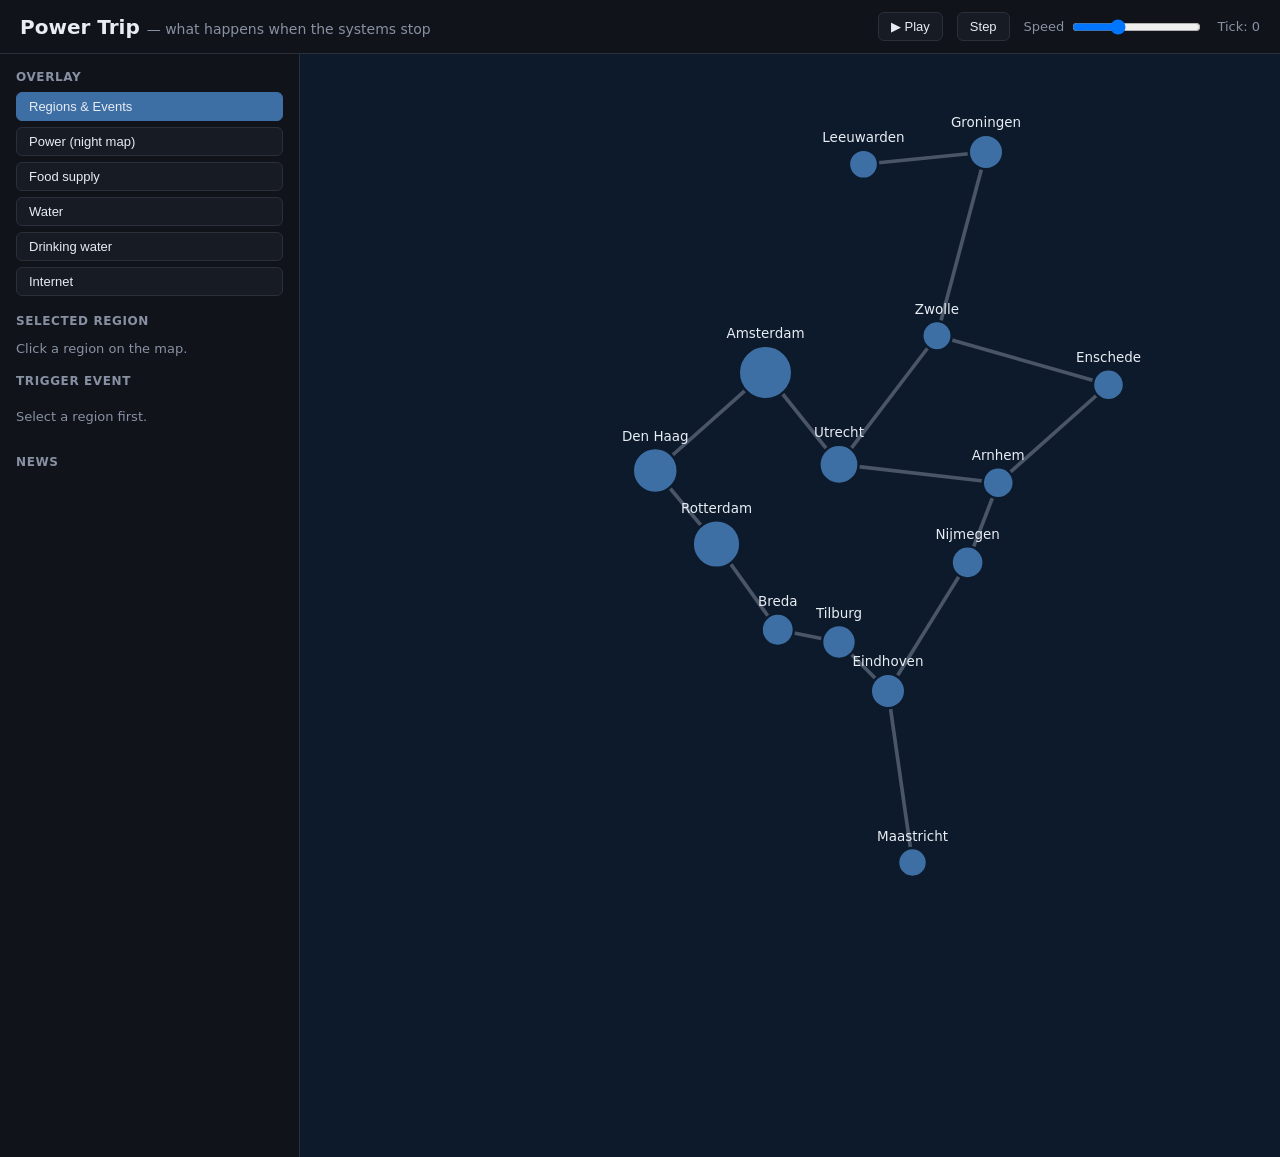
==== index.html @ 08bb4f80 "Power Trip v1: basic tile-based cascade simulation Interactive web app simulating cascading infrastr" ====
<!DOCTYPE html>
<html lang="en">
<head>
<meta charset="UTF-8">
<title>Power Trip</title>
<link rel="stylesheet" href="style.css">
</head>
<body>
  <header>
    <h1>Power Trip <span class="sub">— what happens when the systems stop</span></h1>
    <div class="controls">
      <button id="playBtn">▶ Play</button>
      <button id="tickBtn">Step</button>
      <label>Speed
        <input type="range" id="speed" min="200" max="2000" value="800" step="100">
      </label>
      <div class="tick-counter">Tick: <span id="tickCount">0</span></div>
    </div>
  </header>

  <div class="layout">
    <aside class="overlay-panel">
      <h3>Overlay</h3>
      <div class="overlay-buttons">
        <button data-overlay="events" class="active">Regions &amp; Events</button>
        <button data-overlay="power">Power (night map)</button>
        <button data-overlay="food">Food supply</button>
        <button data-overlay="water">Water</button>
        <button data-overlay="drinkingwater">Drinking water</button>
        <button data-overlay="internet">Internet</button>
      </div>

      <h3>Selected region</h3>
      <div id="regionInfo" class="region-info">
        <p class="muted">Click a region on the map.</p>
      </div>

      <h3>Trigger event</h3>
      <div id="eventButtons" class="event-buttons">
        <p class="muted">Select a region first.</p>
      </div>

      <h3>News</h3>
      <div id="newsTicker" class="news-ticker"></div>
    </aside>

    <main class="map-wrap">
      <svg id="map" viewBox="0 0 800 900" preserveAspectRatio="xMidYMid meet"></svg>
    </main>
  </div>

  <script src="data.js"></script>
  <script src="sim.js"></script>
  <script src="app.js"></script>
</body>
</html>
---- style.css ----
:root {
  --bg: #10131a;
  --panel: #171b24;
  --border: #2a2f3a;
  --text: #e8ecf3;
  --muted: #8891a3;
  --accent: #3d6fa5;
}

* { box-sizing: border-box; }

body {
  margin: 0;
  background: var(--bg);
  color: var(--text);
  font-family: system-ui, -apple-system, "Segoe UI", sans-serif;
}

header {
  display: flex;
  align-items: center;
  justify-content: space-between;
  padding: 12px 20px;
  border-bottom: 1px solid var(--border);
  flex-wrap: wrap;
  gap: 12px;
}

h1 { font-size: 20px; margin: 0; }
h1 .sub { color: var(--muted); font-weight: 400; font-size: 14px; }

.controls { display: flex; align-items: center; gap: 14px; }
.controls label { font-size: 13px; color: var(--muted); display: flex; align-items: center; gap: 6px; }

button {
  background: var(--panel);
  color: var(--text);
  border: 1px solid var(--border);
  border-radius: 6px;
  padding: 6px 12px;
  cursor: pointer;
  font-size: 13px;
}
button:hover { border-color: var(--accent); }
button.active { background: var(--accent); border-color: var(--accent); }

.tick-counter { font-size: 13px; color: var(--muted); }

.layout {
  display: grid;
  grid-template-columns: 300px 1fr;
  height: calc(100vh - 60px);
}

.overlay-panel {
  border-right: 1px solid var(--border);
  padding: 16px;
  overflow-y: auto;
}

.overlay-panel h3 {
  font-size: 12px;
  text-transform: uppercase;
  letter-spacing: 0.05em;
  color: var(--muted);
  margin: 18px 0 8px;
}
.overlay-panel h3:first-child { margin-top: 0; }

.overlay-buttons, .event-buttons {
  display: flex;
  flex-direction: column;
  gap: 6px;
}
.overlay-buttons button, .event-buttons button { text-align: left; }

.muted { color: var(--muted); font-size: 13px; }

.region-name { font-weight: 600; margin: 0 0 8px; }

.stat-list { list-style: none; padding: 0; margin: 0; }
.stat-list li {
  display: grid;
  grid-template-columns: 90px 1fr 30px;
  align-items: center;
  gap: 8px;
  font-size: 12px;
  margin-bottom: 6px;
}
.bar { background: #232838; border-radius: 4px; height: 8px; overflow: hidden; }
.bar-fill { height: 100%; }
.stat-value { text-align: right; color: var(--muted); }

.warning { color: #e0a34d; font-size: 12px; }

.news-ticker {
  font-size: 12px;
  color: var(--muted);
  max-height: 220px;
  overflow-y: auto;
  display: flex;
  flex-direction: column;
  gap: 4px;
}
.news-line { border-left: 2px solid var(--accent); padding-left: 6px; }

.map-wrap {
  display: flex;
  align-items: center;
  justify-content: center;
  background: #0c1a2b;
  transition: background 0.4s ease;
}
.map-wrap.night { background: #030407; }

#map { width: 100%; height: 100%; }

.road {
  stroke: #4a5568;
  stroke-width: 3;
}
.road.cut {
  stroke: #7a2f2f;
  stroke-dasharray: 6 5;
}

.region-circle {
  stroke: #0c1a2b;
  stroke-width: 2;
  transition: fill 0.3s ease;
}
.region-node.selected .region-circle {
  stroke: #fff;
  stroke-width: 3;
}
.glow {
  transition: opacity 0.4s ease, r 0.4s ease;
}
.region-label {
  fill: var(--text);
  font-size: 11px;
  text-anchor: middle;
  pointer-events: none;
}
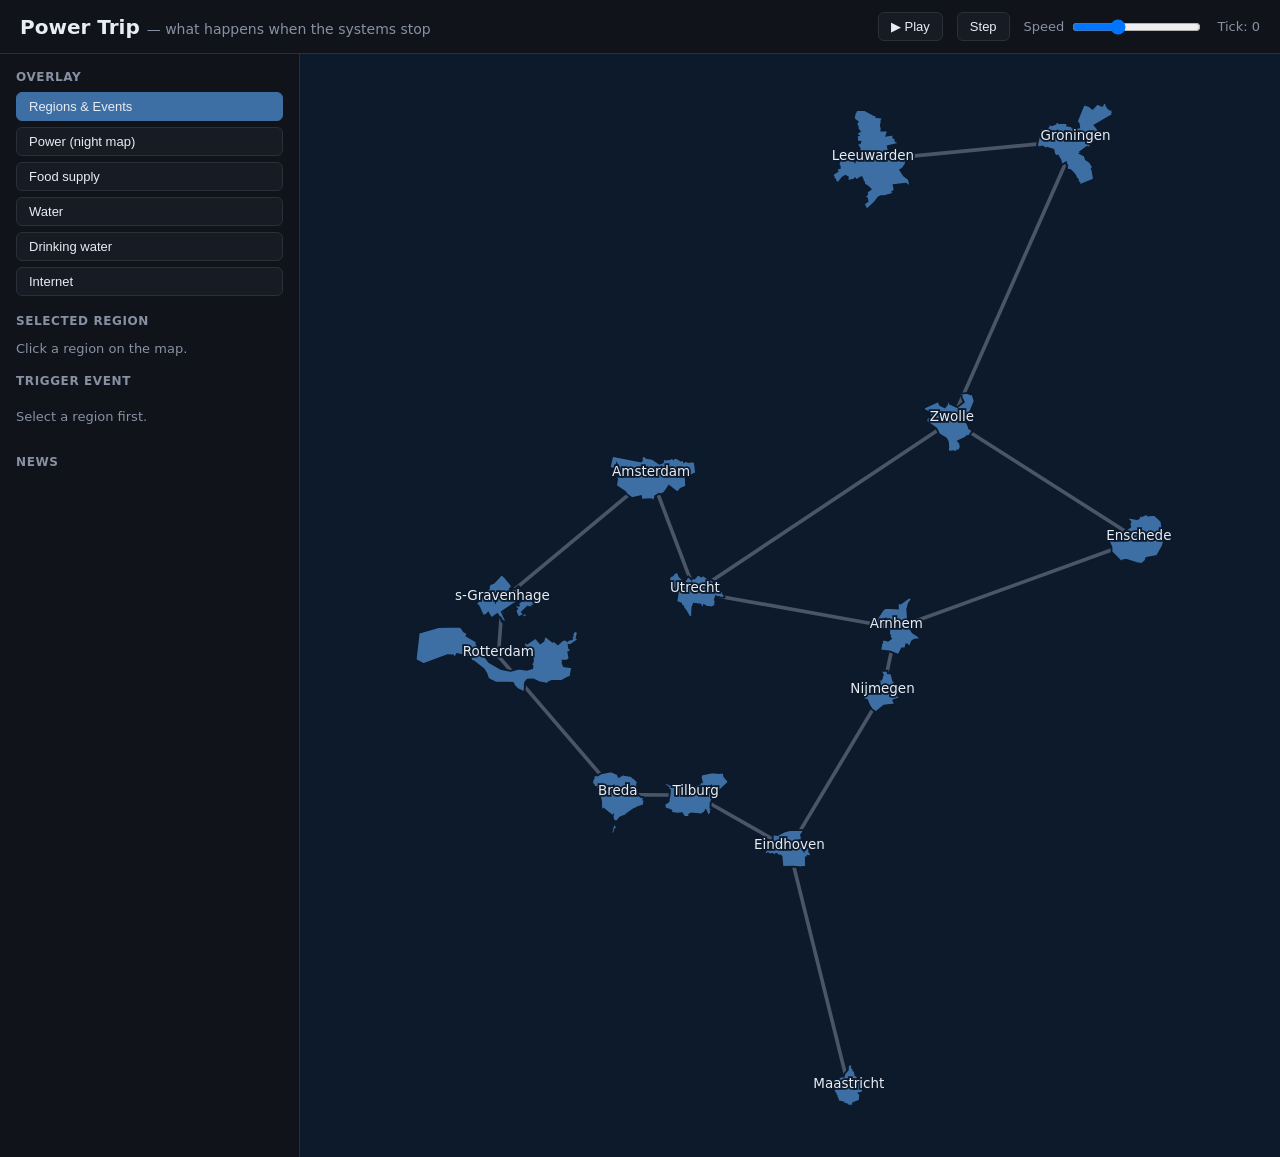
==== commit 15c565e3: "Use real municipality boundaries from PDOK for region shapes Fetch actual gemeente polygons for the " ====
--- a/index.html
+++ b/index.html
@@ -49,6 +49,8 @@
     </main>
   </div>
 
+  <script src="boundaries.js"></script>
+  <script src="geo.js"></script>
   <script src="data.js"></script>
   <script src="sim.js"></script>
   <script src="app.js"></script>
--- a/style.css
+++ b/style.css
@@ -124,21 +124,28 @@
   stroke-dasharray: 6 5;
 }
 
-.region-circle {
+.region-shape {
   stroke: #0c1a2b;
-  stroke-width: 2;
+  stroke-width: 1.5;
   transition: fill 0.3s ease;
 }
-.region-node.selected .region-circle {
+.region-node:hover .region-shape {
+  stroke: #ffffff88;
+}
+.region-node.selected .region-shape {
   stroke: #fff;
-  stroke-width: 3;
+  stroke-width: 2.5;
 }
 .glow {
+  pointer-events: none;
   transition: opacity 0.4s ease, r 0.4s ease;
 }
 .region-label {
   fill: var(--text);
   font-size: 11px;
   text-anchor: middle;
+  paint-order: stroke;
+  stroke: #0c1a2b;
+  stroke-width: 3px;
   pointer-events: none;
 }
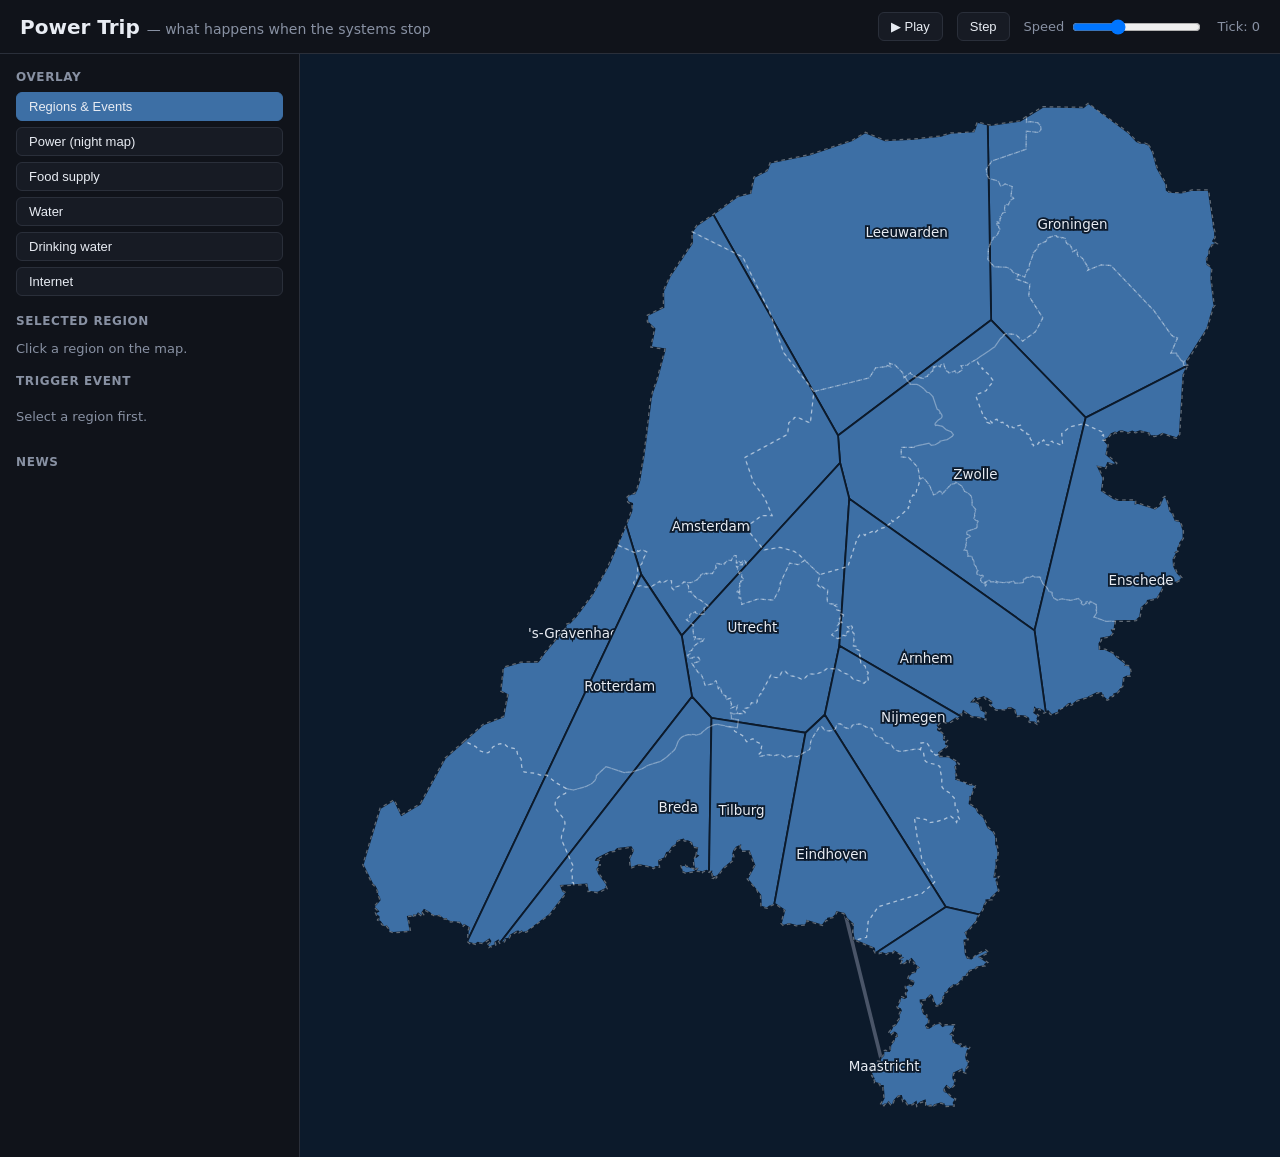
==== commit 37fd4d6a: "Add real province borders as a geographic reference overlay Fetch the 12 provincie outlines from PDO" ====
--- a/index.html
+++ b/index.html
@@ -50,6 +50,7 @@
   </div>
 
   <script src="boundaries.js"></script>
+  <script src="provinces.js"></script>
   <script src="geo.js"></script>
   <script src="data.js"></script>
   <script src="sim.js"></script>
--- a/style.css
+++ b/style.css
@@ -140,6 +140,14 @@
   pointer-events: none;
   transition: opacity 0.4s ease, r 0.4s ease;
 }
+.province-border {
+  fill: none;
+  stroke: #ffffff;
+  stroke-width: 1;
+  stroke-opacity: 0.35;
+  stroke-dasharray: 3 3;
+}
+
 .region-label {
   fill: var(--text);
   font-size: 11px;
